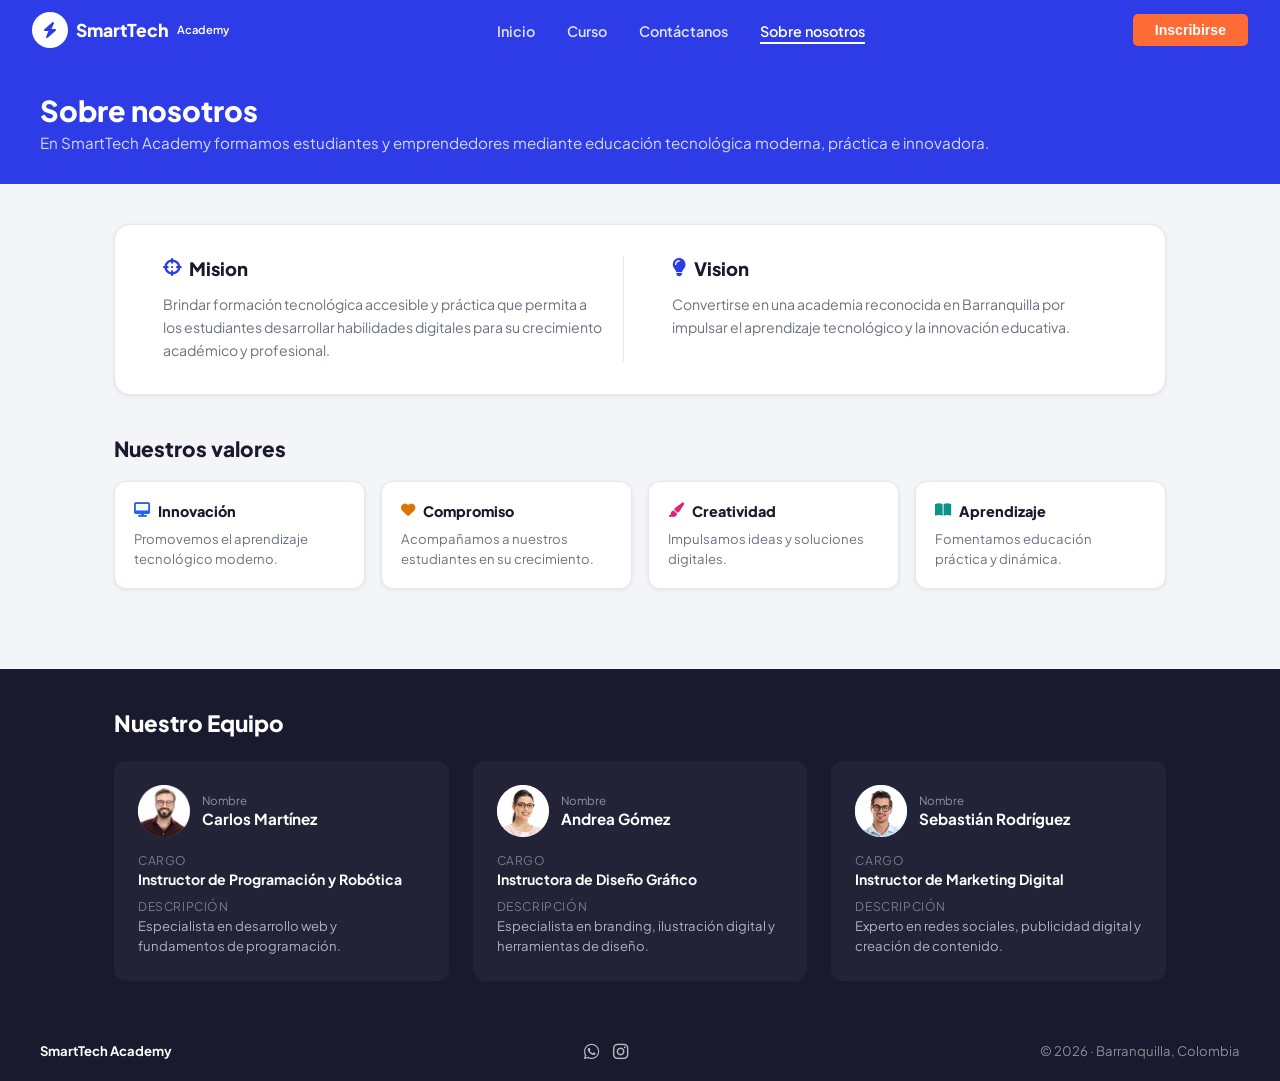
==== about.html @ 9f023a61 "subiendo HTML" ====
<!DOCTYPE html>
<html lang="es">
<head>
  <meta charset="UTF-8"/>
  <meta name="viewport" content="width=device-width, initial-scale=1.0"/>
  <title>SmartTech Academy — Sobre Nosotros</title>
  <link rel="stylesheet" href="styles.css"/>
  <link rel="stylesheet" href="https://cdnjs.cloudflare.com/ajax/libs/font-awesome/6.5.0/css/all.min.css"/>
  <style>
    /* Mission/Vision */
    .mv-grid {
      display: grid;
      grid-template-columns: 1fr 1fr;
      gap: 2rem;
      margin-bottom: 2.5rem;
      background: white;
      border-radius: var(--radius-lg);
      padding: 2rem;
      box-shadow: var(--shadow-sm);
      border: 1px solid var(--card-border);
    }
    .mv-item { padding: 0 1rem; }
    .mv-item:first-child { border-right: 1px solid #e5e7eb; }
    .mv-item .mv-header {
      display: flex;
      align-items: center;
      gap: 8px;
      font-size: 1.15rem;
      font-weight: 900;
      margin-bottom: 0.8rem;
    }
    .mv-item .mv-header i { color: var(--blue-primary); }
    .mv-item p {
      font-size: 0.88rem;
      color: var(--text-gray);
      line-height: 1.65;
    }

    /* Values */
    .values-section { margin-bottom: 2.5rem; }
    .values-section h2 { font-size: 1.3rem; font-weight: 900; margin-bottom: 1.2rem; }
    .values-grid {
      display: grid;
      grid-template-columns: repeat(4, 1fr);
      gap: 1rem;
    }
    .value-card {
      background: white;
      border-radius: var(--radius-md);
      padding: 1.2rem;
      box-shadow: var(--shadow-sm);
      border: 1px solid var(--card-border);
    }
    .value-card .val-header {
      display: flex;
      align-items: center;
      gap: 8px;
      font-size: 0.9rem;
      font-weight: 800;
      margin-bottom: 0.6rem;
    }
    .val-icon-blue   { color: #2563eb; }
    .val-icon-orange { color: #d97706; }
    .val-icon-pink   { color: #db2777; }
    .val-icon-teal   { color: #0d9488; }
    .value-card p { font-size: 0.82rem; color: var(--text-gray); line-height: 1.5; }

    /* Team */
    .team-section { background: var(--dark-bg); padding: 2.5rem 0; }
    .team-inner { max-width: 1100px; margin: 0 auto; padding: 0 1.5rem; }
    .team-inner h2 { font-size: 1.4rem; font-weight: 900; color: white; margin-bottom: 1.5rem; }
    .team-grid {
      display: grid;
      grid-template-columns: repeat(3, 1fr);
      gap: 1.5rem;
    }
    .team-card {
      background: var(--dark-card);
      border-radius: var(--radius-md);
      padding: 1.5rem;
      color: white;
    }
    .team-card-header {
      display: flex;
      align-items: center;
      gap: 12px;
      margin-bottom: 1rem;
    }
    .team-avatar {
      width: 52px;
      height: 52px;
      border-radius: 50%;
      background: linear-gradient(135deg, #667eea 0%, #764ba2 100%);
      display: flex;
      align-items: center;
      justify-content: center;
      font-size: 1.4rem;
      flex-shrink: 0;
    }
    .team-avatar.av2 { background: linear-gradient(135deg, #f093fb 0%, #f5576c 100%); }
    .team-avatar.av3 { background: linear-gradient(135deg, #4facfe 0%, #00f2fe 100%); }
    .team-card-header .team-name-block small {
      font-size: 0.72rem;
      color: rgba(255,255,255,0.5);
      display: block;
    }
    .team-card-header .team-name-block strong { font-size: 0.95rem; }
    .team-card .team-field {
      font-size: 0.75rem;
      color: rgba(255,255,255,0.4);
      text-transform: uppercase;
      letter-spacing: 0.05em;
      margin-bottom: 2px;
    }
    .team-card .team-value {
      font-size: 0.88rem;
      font-weight: 700;
      color: white;
      margin-bottom: 0.7rem;
    }
    .team-card .team-desc {
      font-size: 0.82rem;
      color: rgba(255,255,255,0.65);
      line-height: 1.55;
    }

    @media (max-width: 900px) {
      .values-grid { grid-template-columns: repeat(2, 1fr); }
      .team-grid { grid-template-columns: repeat(2, 1fr); }
    }
    @media (max-width: 640px) {
      .mv-grid { grid-template-columns: 1fr; }
      .mv-item:first-child { border-right: none; border-bottom: 1px solid #e5e7eb; padding-bottom: 1.5rem; }
      .values-grid { grid-template-columns: 1fr; }
      .team-grid { grid-template-columns: 1fr; }
    }

    .btn-inscribirse {
      border-radius: 5px;
    }

  </style>
</head>
<body>

<!-- NAVBAR -->
<nav class="navbar">
  <a href="index.html" class="navbar-logo">
    <div class="logo-icon"><i class="fas fa-bolt"></i></div>
    SmartTech<br><small style="font-weight:600;font-size:0.7rem;line-height:1">Academy</small>
  </a>
  <button class="navbar-toggle" onclick="this.nextElementSibling.classList.toggle('open')">
    <i class="fas fa-bars"></i>
  </button>
  <ul class="navbar-nav">
    <li><a href="index.html">Inicio</a></li>
    <li><a href="courses.html">Curso</a></li>
    <li><a href="contact.html">Contáctanos</a></li>
    <li><a href="about.html" class="active">Sobre nosotros</a></li>
  </ul>
  <a href="enrollment.html" class="btn-inscribirse">Inscribirse</a>
</nav>

<!-- PAGE HERO -->
<div class="page-hero">
  <h1>Sobre nosotros</h1>
  <p>En SmartTech Academy formamos estudiantes y emprendedores mediante educación tecnológica moderna, práctica e innovadora.</p>
</div>

<!-- MAIN CONTENT -->
<div class="section-wrapper">

  <!-- Mission / Vision -->
  <div class="mv-grid">
    <div class="mv-item">
      <div class="mv-header"><i class="fas fa-crosshairs"></i> Mision</div>
      <p>Brindar formación tecnológica accesible y práctica que permita a los estudiantes desarrollar habilidades digitales para su crecimiento académico y profesional.</p>
    </div>
    <div class="mv-item">
      <div class="mv-header"><i class="fas fa-lightbulb"></i> Vision</div>
      <p>Convertirse en una academia reconocida en Barranquilla por impulsar el aprendizaje tecnológico y la innovación educativa.</p>
    </div>
  </div>

  <!-- Values -->
  <div class="values-section">
    <h2>Nuestros valores</h2>
    <div class="values-grid">
      <div class="value-card">
        <div class="val-header"><i class="fas fa-desktop val-icon-blue"></i> Innovación</div>
        <p>Promovemos el aprendizaje tecnológico moderno.</p>
      </div>
      <div class="value-card">
        <div class="val-header"><i class="fas fa-heart val-icon-orange"></i> Compromiso</div>
        <p>Acompañamos a nuestros estudiantes en su crecimiento.</p>
      </div>
      <div class="value-card">
        <div class="val-header"><i class="fas fa-paint-brush val-icon-pink"></i> Creatividad</div>
        <p>Impulsamos ideas y soluciones digitales.</p>
      </div>
      <div class="value-card">
        <div class="val-header"><i class="fas fa-book-open val-icon-teal"></i> Aprendizaje</div>
        <p>Fomentamos educación práctica y dinámica.</p>
      </div>
    </div>
  </div>

</div>

<!-- TEAM -->
<section class="team-section">
  <div class="team-inner">
    <h2>Nuestro Equipo</h2>
    <div class="team-grid">

      <div class="team-card">
        <div class="team-card-header">
          <div class="team-avatar"><img src="carlos.png" alt=""></div>
          <div class="team-name-block">
            <small>Nombre</small>
            <strong>Carlos Martínez</strong>
          </div>
        </div>
        <div class="team-field">Cargo</div>
        <div class="team-value">Instructor de Programación y Robótica</div>
        <div class="team-field">Descripción</div>
        <div class="team-desc">Especialista en desarrollo web y fundamentos de programación.</div>
      </div>

      <div class="team-card">
        <div class="team-card-header">
          <div class="team-avatar av2"><img src="andrea.png" alt=""></div>
          <div class="team-name-block">
            <small>Nombre</small>
            <strong>Andrea Gómez</strong>
          </div>
        </div>
        <div class="team-field">Cargo</div>
        <div class="team-value">Instructora de Diseño Gráfico</div>
        <div class="team-field">Descripción</div>
        <div class="team-desc">Especialista en branding, ilustración digital y herramientas de diseño.</div>
      </div>

      <div class="team-card">
        <div class="team-card-header">
          <div class="team-avatar av3"><img src="sebastian.png" alt=""></div>
          <div class="team-name-block">
            <small>Nombre</small>
            <strong>Sebastián Rodríguez</strong>
          </div>
        </div>
        <div class="team-field">Cargo</div>
        <div class="team-value">Instructor de Marketing Digital</div>
        <div class="team-field">Descripción</div>
        <div class="team-desc">Experto en redes sociales, publicidad digital y creación de contenido.</div>
      </div>

    </div>
  </div>
</section>

<!-- FOOTER -->
<footer>
  <span class="footer-logo">SmartTech Academy</span>
  <div class="footer-social">
    <a href="https://api.whatsapp.com/send?phone=573505887101" target="_blank"><i class="fab fa-whatsapp"></i></a>
    <a href="https://www.instagram.com/unicostacol/" target="_blank"><i class="fab fa-instagram"></i></a>
  </div>
  <span class="footer-copy">© 2026 · Barranquilla, Colombia</span>
</footer>

</body>
</html>
---- styles.css ----
/* ========================================
   SMARTTECH ACADEMY — Global Stylesheet
   ======================================== */

@import url('https://fonts.googleapis.com/css2?family=Plus+Jakarta+Sans:wght@200;300;400;500;600;700;800&display=swap');

/* ---- CSS Variables ---- */
:root {
  --blue-primary: #2D3CE6;
  --blue-dark: #1a24b8;
  --blue-light: #eef0fd;
  --green-accent: #4ADE80;
  --orange-accent: #FF6B35;
  --dark-bg: #1a1a2e;
  --dark-card: #232338;
  --text-dark: #1a1a2e;
  --text-gray: #6b7280;
  --text-light: #9ca3af;
  --white: #ffffff;
  --card-border: #e5e7eb;
  --shadow-sm: 0 1px 4px rgba(0,0,0,0.08);
  --shadow-md: 0 4px 16px rgba(0,0,0,0.10);
  --shadow-lg: 0 8px 32px rgba(0,0,0,0.14);
  --radius-sm: 8px;
  --radius-md: 12px;
  --radius-lg: 16px;
  --radius-xl: 24px;

  /* Category badge colors */
  --cat-prog-bg: #ede9fe;
  --cat-prog-text: #7c3aed;
  --cat-design-bg: #d1fae5;
  --cat-design-text: #059669;
  --cat-marketing-bg: #fce7f3;
  --cat-marketing-text: #db2979;
  --cat-ofimatica-bg: #fef3c7;
  --cat-ofimatica-text: #d97706;
  --cat-ia-bg: #dbeafe;
  --cat-ia-text: #2563eb;
}

/* ---- Reset & Base ---- */
*, *::before, *::after { box-sizing: border-box; margin: 0; padding: 0; }
html { scroll-behavior: smooth; }
body {
  font-family: 'Plus Jakarta Sans', sans-serif;
  color: var(--text-dark);
  background: #f4f5f9;
  min-height: 100vh;
  -webkit-font-smoothing: antialiased;
}
a { text-decoration: none; color: inherit; }
img { max-width: 100%; }
ul { list-style: none; }

/* ========================================
   NAVBAR
   ======================================== */
.navbar {
  background: var(--blue-primary);
  padding: 0 2rem;
  height: 60px;
  display: flex;
  align-items: center;
  justify-content: space-between;
  position: sticky;
  top: 0;
  z-index: 100;
}
.navbar-logo {
  display: flex;
  align-items: center;
  gap: 8px;
  color: var(--white);
  font-weight: 800;
  font-size: 1.1rem;
}
.navbar-logo .logo-icon {
  width: 36px;
  height: 36px;
  background: var(--white);
  border-radius: 50%;
  display: flex;
  align-items: center;
  justify-content: center;
  color: var(--blue-primary);
  font-size: 1rem;
}
.navbar-nav {
  display: flex;
  align-items: center;
  gap: 2rem;
}
.navbar-nav a {
  color: rgba(255,255,255,0.85);
  font-size: 0.9rem;
  font-weight: 600;
  transition: color 0.2s;
}
.navbar-nav a:hover,
.navbar-nav a.active { color: var(--white); }
.navbar-nav a.active { border-bottom: 2px solid var(--white); padding-bottom: 2px; }
.btn-inscribirse {
  background: var(--orange-accent);
  color: var(--white);
  border: none;
  padding: 8px 22px;
  border-radius: 20px;
  font-family: 'Nunito', sans-serif;
  font-weight: 700;
  font-size: 0.88rem;
  cursor: pointer;
  transition: background 0.2s, transform 0.15s;
  text-decoration: none;
  display: inline-block;
}
.btn-inscribirse:hover { background: #e55a28; transform: translateY(-1px); }

/* Hamburger for mobile */
.navbar-toggle {
  display: none;
  background: none;
  border: none;
  color: white;
  font-size: 1.4rem;
  cursor: pointer;
}

/* ========================================
   PAGE HERO BANNER
   ======================================== */
.page-hero {
  background: var(--blue-primary);
  color: white;
  padding: 2rem 2.5rem;
}
.breadcrumb {
  font-size: 0.8rem;
  color: rgba(255,255,255,0.7);
  margin-bottom: 0.5rem;
}
.breadcrumb a { color: rgba(255,255,255,0.7); }
.breadcrumb a:hover { color: white; }
.page-hero h1 {
  font-size: 1.8rem;
  font-weight: 900;
  margin-bottom: 0.3rem;
}
.page-hero p {
  font-size: 0.95rem;
  color: rgba(255,255,255,0.8);
}

/* ========================================
   SECTION WRAPPER
   ======================================== */
.section-wrapper {
  max-width: 1100px;
  margin: 0 auto;
  padding: 2.5rem 1.5rem;
}

/* ========================================
   COURSE CARDS
   ======================================== */
.courses-grid {
  display: grid;
  grid-template-columns: repeat(3, 1fr);
  gap: 1.5rem;
}
.course-card {
  background: var(--white);
  border-radius: var(--radius-md);
  overflow: hidden;
  box-shadow: var(--shadow-sm);
  border: 1px solid var(--card-border);
  transition: transform 0.2s, box-shadow 0.2s;
}
.course-card:hover { transform: translateY(-4px); box-shadow: var(--shadow-md); }
.course-card-thumb {
  height: 110px;
  display: flex;
  align-items: center;
  justify-content: center;
  font-size: 2.5rem;
}
.thumb-purple { background: #ede9fe; }
.thumb-green  { background: #d1fae5; }
.thumb-orange { background: #ffedd5; }
.thumb-yellow { background: #fef3c7; }
.thumb-blue   { background: #dbeafe; }
.thumb-pink   { background: #fce7f3; }

.course-card-body { padding: 1rem 1.2rem 1.2rem; }
.course-badge {
  display: inline-block;
  font-size: 0.72rem;
  font-weight: 700;
  padding: 3px 10px;
  border-radius: 20px;
  margin-bottom: 0.5rem;
  text-transform: uppercase;
  letter-spacing: 0.03em;
}
.badge-prog     { background: var(--cat-prog-bg);     color: var(--cat-prog-text); }
.badge-design   { background: var(--cat-design-bg);   color: var(--cat-design-text); }
.badge-marketing{ background: var(--cat-marketing-bg);color: var(--cat-marketing-text); }
.badge-ofimatica{ background: var(--cat-ofimatica-bg);color: var(--cat-ofimatica-text); }
.badge-ia       { background: var(--cat-ia-bg);       color: var(--cat-ia-text); }

.course-card-body h3 { font-size: 1rem; font-weight: 800; margin-bottom: 0.25rem; }
.course-card-body .course-meta { font-size: 0.8rem; color: var(--text-gray); margin-bottom: 0.8rem; }
.course-card-footer {
  display: flex;
  align-items: center;
  justify-content: space-between;
}
.course-price { font-size: 0.95rem; font-weight: 800; color: var(--text-dark); }
.course-price span { display: block; font-size: 0.72rem; color: var(--text-gray); font-weight: 500; }
.btn-masinfo {
  background: var(--orange-accent);
  color: white;
  border: none;
  padding: 7px 18px;
  border-radius: 20px;
  font-family: 'Nunito', sans-serif;
  font-weight: 700;
  font-size: 0.82rem;
  cursor: pointer;
  transition: background 0.2s, transform 0.15s;
}
.btn-masinfo:hover { background: #e55a28; transform: translateY(-1px); }
.btn-masinfo.green  { background: #10b981; }
.btn-masinfo.green:hover  { background: #059669; }

/* ========================================
   FOOTER
   ======================================== */
footer {
  background: var(--dark-bg);
  color: rgba(255,255,255,0.7);
  padding: 1.2rem 2.5rem;
  display: flex;
  align-items: center;
  justify-content: space-between;
  font-size: 0.82rem;
}
footer .footer-logo { font-weight: 700; color: white; }
footer .footer-social { display: flex; gap: 14px; }
footer .footer-social a {
  color: rgba(255,255,255,0.7);
  font-size: 1.1rem;
  transition: color 0.2s;
}
footer .footer-social a:hover { color: white; }
footer .footer-copy { color: rgba(255,255,255,0.5); }

/* ========================================
   FORMS
   ======================================== */
.form-group { margin-bottom: 1.1rem; }
.form-group label {
  display: block;
  font-size: 0.85rem;
  font-weight: 600;
  margin-bottom: 0.3rem;
  color: var(--text-dark);
}
.form-group input,
.form-group select,
.form-group textarea {
  width: 100%;
  border: 1px solid #d1d5db;
  border-radius: var(--radius-sm);
  padding: 9px 12px;
  font-family: 'Nunito', sans-serif;
  font-size: 0.9rem;
  color: var(--text-gray);
  background: white;
  outline: none;
  transition: border-color 0.2s, box-shadow 0.2s;
}
.form-group input:focus,
.form-group select:focus,
.form-group textarea:focus {
  border-color: var(--blue-primary);
  box-shadow: 0 0 0 3px rgba(45,60,230,0.1);
}
.form-group textarea { resize: vertical; min-height: 90px; }
.btn-submit {
  width: 100%;
  background: var(--dark-bg);
  color: white;
  border: none;
  padding: 12px;
  border-radius: var(--radius-sm);
  font-family: 'Nunito', sans-serif;
  font-weight: 700;
  font-size: 0.95rem;
  cursor: pointer;
  transition: background 0.2s, transform 0.15s;
}
.btn-submit:hover { background: #2d2d4e; transform: translateY(-1px); }

/* ========================================
   CHECKBOX
   ======================================== */
.checkbox-group {
  display: flex;
  align-items: center;
  gap: 8px;
  font-size: 0.85rem;
  color: var(--text-gray);
  margin-bottom: 1.2rem;
}
.checkbox-group input[type="checkbox"] { width: 16px; height: 16px; accent-color: var(--blue-primary); }
.checkbox-group a { color: var(--blue-primary); font-weight: 600; }

/* ========================================
   RESPONSIVE
   ======================================== */
@media (max-width: 900px) {
  .courses-grid { grid-template-columns: repeat(2, 1fr); }
}
@media (max-width: 640px) {
  .navbar-nav { display: none; flex-direction: column; background: var(--blue-dark); position: absolute; top: 60px; left: 0; right: 0; padding: 1rem 2rem; gap: 1rem; }
  .navbar-nav.open { display: flex; }
  .navbar-toggle { display: block; }
  .courses-grid { grid-template-columns: 1fr; }
  .page-hero { padding: 1.5rem 1.2rem; }
  .page-hero h1 { font-size: 1.4rem; }
  .section-wrapper { padding: 1.5rem 1rem; }
  footer { flex-direction: column; gap: 0.8rem; text-align: center; }
}
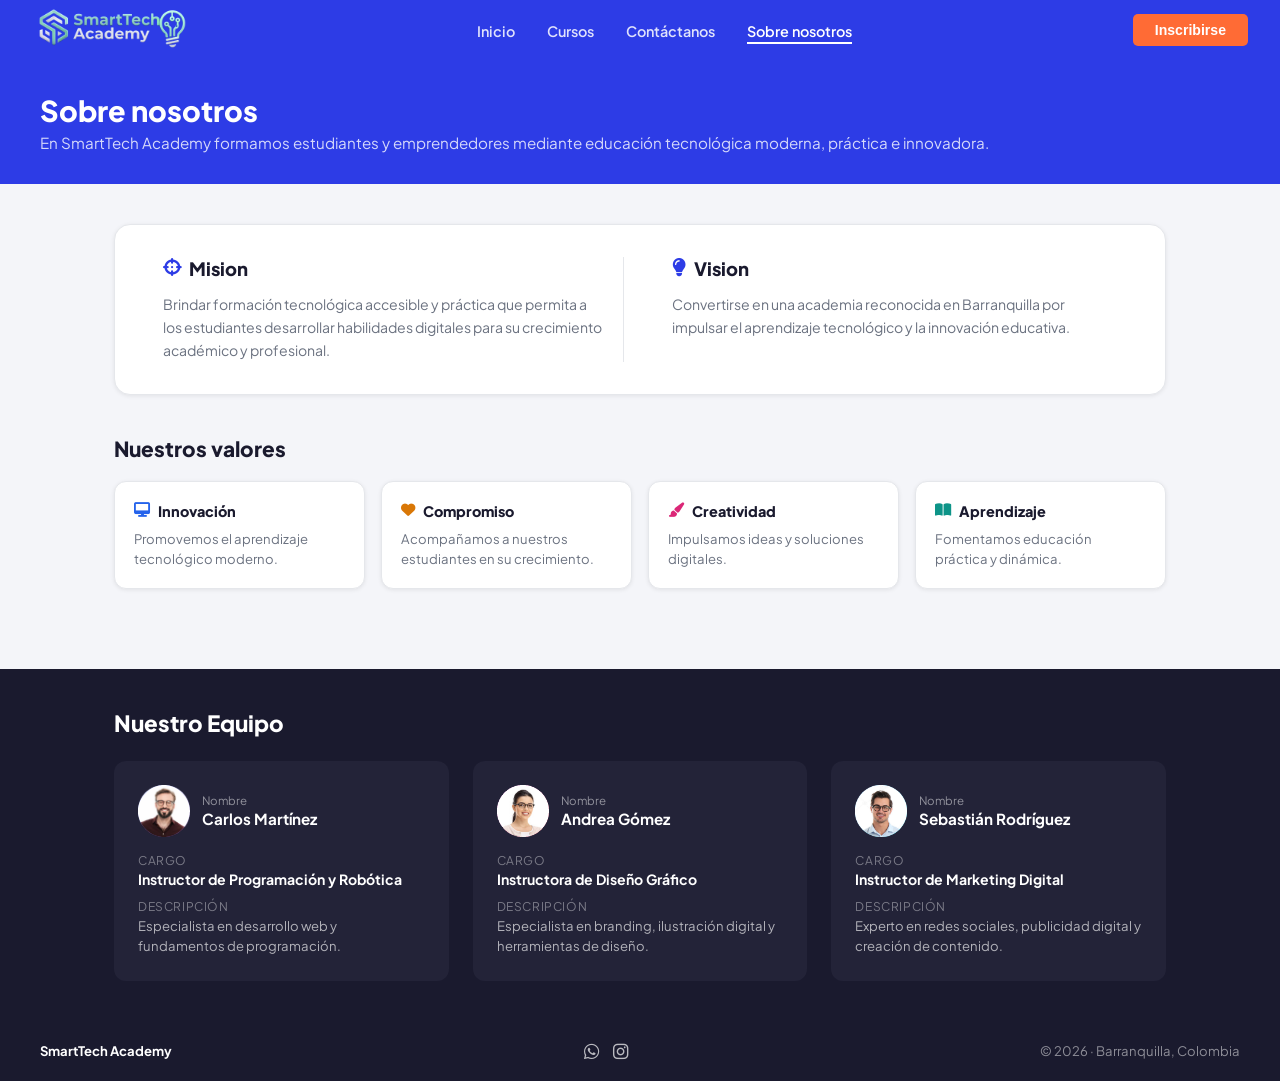
==== commit 89dba7cf: "Add files via upload" ====
--- a/about.html
+++ b/about.html
@@ -4,6 +4,7 @@
   <meta charset="UTF-8"/>
   <meta name="viewport" content="width=device-width, initial-scale=1.0"/>
   <title>SmartTech Academy — Sobre Nosotros</title>
+  <link rel="icon" type="image/png" href="image-removebg-preview.png">
   <link rel="stylesheet" href="styles.css"/>
   <link rel="stylesheet" href="https://cdnjs.cloudflare.com/ajax/libs/font-awesome/6.5.0/css/all.min.css"/>
   <style>
@@ -139,6 +140,12 @@
       border-radius: 5px;
     }
 
+    .logo-img{
+    height: 45px;
+    width: auto;
+    display: block;
+}
+
   </style>
 </head>
 <body>
@@ -146,15 +153,14 @@
 <!-- NAVBAR -->
 <nav class="navbar">
   <a href="index.html" class="navbar-logo">
-    <div class="logo-icon"><i class="fas fa-bolt"></i></div>
-    SmartTech<br><small style="font-weight:600;font-size:0.7rem;line-height:1">Academy</small>
-  </a>
+    <img src="image-removebg-preview.png" alt="SmartTech Academy" class="logo-img">
+</a>
   <button class="navbar-toggle" onclick="this.nextElementSibling.classList.toggle('open')">
     <i class="fas fa-bars"></i>
   </button>
   <ul class="navbar-nav">
     <li><a href="index.html">Inicio</a></li>
-    <li><a href="courses.html">Curso</a></li>
+    <li><a href="courses.html">Cursos</a></li>
     <li><a href="contact.html">Contáctanos</a></li>
     <li><a href="about.html" class="active">Sobre nosotros</a></li>
   </ul>
